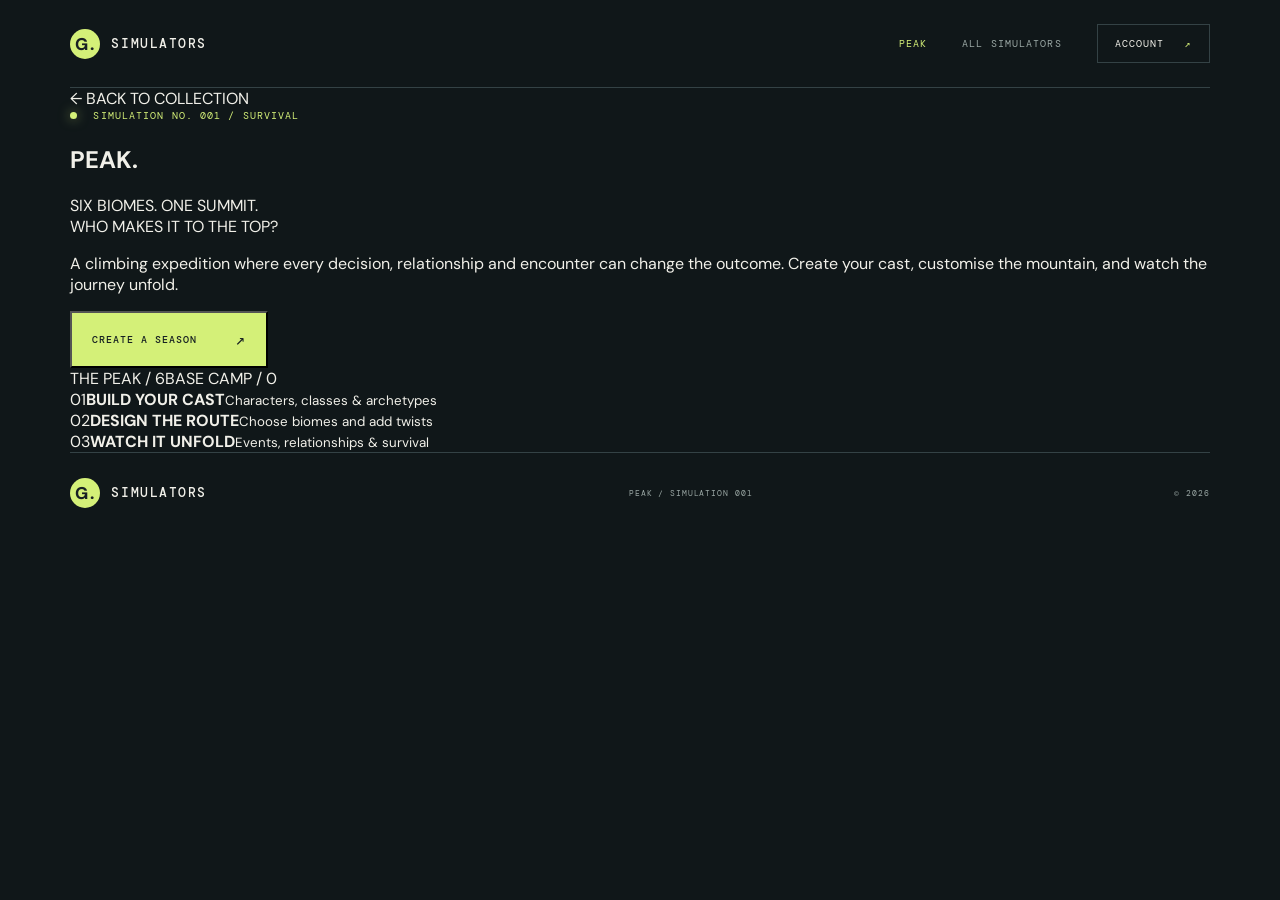
==== peak/index.html @ 5d9d5bc9 "Build initial simulator platform: add peak/index.html" ====
<!DOCTYPE html>
<html lang="en">
<head><meta charset="UTF-8"><meta name="viewport" content="width=device-width, initial-scale=1.0"><meta name="theme-color" content="#101719"><title>PEAK — SIMULATORS</title><link rel="preconnect" href="https://fonts.googleapis.com"><link rel="preconnect" href="https://fonts.gstatic.com" crossorigin><link href="https://fonts.googleapis.com/css2?family=DM+Mono:wght@400;500&family=DM+Sans:wght@400;500;600;700;800&display=swap" rel="stylesheet"><link rel="stylesheet" href="../styles.css"><link rel="stylesheet" href="peak.css"></head>
<body><div class="site-shell"><header class="topbar"><a class="wordmark" href="../index.html"><span class="wordmark-mark">G.</span> SIMULATORS</a><nav><a class="nav-link active" href="index.html">PEAK</a><a class="nav-link" href="../index.html#simulators">ALL SIMULATORS</a><button class="account-button" id="accountButton">ACCOUNT <span>↗</span></button></nav></header>
<main><section class="peak-hero"><a class="back-link" href="../index.html">← BACK TO COLLECTION</a><div class="peak-hero-content"><p class="eyebrow"><span class="pulse"></span> SIMULATION NO. 001 / SURVIVAL</p><h1>PEAK<span>.</span></h1><p class="peak-subtitle">SIX BIOMES. ONE SUMMIT.<br>WHO MAKES IT TO THE TOP?</p><p class="peak-intro">A climbing expedition where every decision, relationship and encounter can change the outcome. Create your cast, customise the mountain, and watch the journey unfold.</p><button class="primary-button" id="startSetup">CREATE A SEASON <span>↗</span></button></div><div class="peak-mountain-art"><div class="peak-orb"></div><div class="peak-layer layer-a"></div><div class="peak-layer layer-b"></div><div class="peak-layer layer-c"></div><span class="altitude altitude-top">THE PEAK / 6</span><span class="altitude altitude-bottom">BASE CAMP / 0</span></div><div class="peak-facts"><div><span>01</span><strong>BUILD YOUR CAST</strong><small>Characters, classes & archetypes</small></div><div><span>02</span><strong>DESIGN THE ROUTE</strong><small>Choose biomes and add twists</small></div><div><span>03</span><strong>WATCH IT UNFOLD</strong><small>Events, relationships & survival</small></div></div></section>
<section class="setup-section hidden" id="setupSection"><div class="setup-heading"><p class="eyebrow">NEW EXPEDITION / STEP 01 OF 05</p><h2>LET'S SET THE SCENE.</h2><p>Start with the basics. You can review everything before the expedition begins.</p></div><div class="setup-panel"><label for="seasonName">SEASON NAME</label><input id="seasonName" maxlength="50" placeholder="e.g. The Long Way Up" value="The Long Way Up"><div class="field-row"><div><label for="climberCount">NUMBER OF CLIMBERS</label><input id="climberCount" type="number" min="4" max="24" value="16"></div><div><label for="seasonMode">SIMULATION MODE</label><select id="seasonMode"><option value="standard">Standard expedition</option><option value="extended">Extended expedition</option></select></div></div><div class="setup-note"><span>i</span><p>PEAK always begins at <strong>SHORE</strong> and ends at <strong>THE PEAK</strong>. You'll design the four biomes in between on the next step.</p></div><div class="setup-actions"><button class="text-button" id="cancelSetup">CANCEL</button><button class="primary-button" id="continueSetup">CONTINUE TO BIOME DESIGN <span>→</span></button></div></div></section>
</main><footer><a class="wordmark" href="../index.html"><span class="wordmark-mark">G.</span> SIMULATORS</a><span>PEAK / SIMULATION 001</span><span>© 2026</span></footer></div><div class="modal-backdrop hidden" id="accountModal"><div class="account-modal"><button class="modal-close" id="closeModal">×</button><p class="eyebrow">YOUR SIMULATOR PROFILE</p><h2>ACCOUNT ACCESS</h2><p>Account creation and cloud season storage are part of the next platform milestone.</p><span class="modal-status">COMING SOON</span></div></div><script src="peak.js"></script></body></html>
---- styles.css ----
:root{--bg:#101719;--panel:#182326;--panel2:#202d30;--text:#f1f0e9;--muted:#9ba8a5;--line:#344245;--lime:#d4f078;--orange:#f3a36b;--mono:'DM Mono',monospace;--sans:'DM Sans',sans-serif}*{box-sizing:border-box}html{scroll-behavior:smooth}body{margin:0;background:var(--bg);color:var(--text);font-family:var(--sans)}a{color:inherit;text-decoration:none}.site-shell{max-width:1440px;margin:auto;padding:0 5.5%}.topbar{height:88px;display:flex;align-items:center;justify-content:space-between;border-bottom:1px solid var(--line)}.wordmark{font:500 13px var(--mono);letter-spacing:.12em;display:flex;align-items:center;gap:11px}.wordmark-mark{display:grid;place-items:center;width:30px;height:30px;background:var(--lime);color:#182023;font:800 17px var(--sans);border-radius:50%}nav{display:flex;align-items:center;gap:35px}.nav-link,.account-button,.eyebrow,.hero-index,.coordinates,.hero-art-label span,.card-number,.card-status,.coming-card>span,.coming-card small,footer>span,.modal-status{font:10px var(--mono);letter-spacing:.11em}.nav-link{color:var(--muted)}.nav-link.active{color:var(--lime)}.account-button{background:transparent;border:1px solid var(--line);color:var(--text);padding:12px 17px;cursor:pointer}.account-button span{color:var(--lime);margin-left:13px}.hero{position:relative;min-height:620px;display:grid;grid-template-columns:1fr 1fr;align-items:center;padding:65px 0 95px}.hero-copy{position:relative;z-index:2}.eyebrow{color:var(--lime);margin:0 0 22px}.pulse,.card-status i{display:inline-block;width:7px;height:7px;background:var(--lime);border-radius:50%;margin-right:9px;box-shadow:0 0 12px #d4f07888}.hero h1{font-size:clamp(48px,6.7vw,92px);line-height:.94;letter-spacing:-.075em;margin:0;font-weight:800}.hero h1 span,.about-section h2 span{color:var(--lime)}.hero-description{max-width:390px;color:var(--muted);line-height:1.7;font-size:15px;margin:27px 0 32px}.primary-button{display:inline-flex;gap:38px;align-items:center;padding:16px 20px;background:var(--lime);color:#172022;font:500 10px var(--mono);letter-spacing:.1em}.primary-button span{font-size:16px}.hero-art{height:410px;position:relative;overflow:hidden;background:linear-gradient(155deg,#33494a,#172629 72%);border:1px solid #435456}.sun{position:absolute;width:130px;height:130px;border-radius:50%;background:#e9b77e;top:52px;right:22%;box-shadow:0 0 75px #e9b77e55}.mountain{position:absolute;bottom:-2px;width:0;height:0;border-style:solid}.mountain-back{left:-5%;border-width:0 290px 300px 290px;border-color:transparent transparent #526a64 transparent}.mountain-front{right:-10%;border-width:0 340px 230px 340px;border-color:transparent transparent #263a38 transparent}.hero-art-label{position:absolute;left:25px;bottom:25px;display:flex;flex-direction:column;gap:8px}.hero-art-label span,.coordinates{color:#c4d0c4}.hero-art-label strong{font-size:28px;letter-spacing:-.04em}.coordinates{position:absolute;right:22px;top:22px;line-height:1.7;text-align:right}.hero-index{position:absolute;bottom:27px;left:0;right:0;display:flex;justify-content:space-between;color:var(--muted);font-size:9px}.hero-index span:first-child{color:var(--lime)}.simulator-section{padding:70px 0 100px;border-top:1px solid var(--line)}.section-heading{display:flex;justify-content:space-between;align-items:end;margin-bottom:35px}.section-heading h2{font-size:clamp(25px,3vw,39px);letter-spacing:-.055em;margin:0}.section-note{color:var(--muted);font-size:12px;line-height:1.6;margin:0 0 3px}.sim-card{display:block;border:1px solid var(--line);background:var(--panel);transition:border-color .2s,transform .2s}.sim-card:hover{border-color:var(--lime);transform:translateY(-3px)}.sim-card-art{height:300px;position:relative;overflow:hidden;background:linear-gradient(135deg,#415e5a,#172b2e 75%)}.card-sun{position:absolute;width:95px;height:95px;border-radius:50%;background:#e7b77e;right:19%;top:35px;box-shadow:0 0 65px #e7b77e55}.card-ridge{position:absolute;bottom:-2px;width:0;height:0;border-style:solid}.ridge-one{left:4%;border-width:0 260px 220px 260px;border-color:transparent transparent #789084 transparent}.ridge-two{right:-4%;border-width:0 320px 175px 320px;border-color:transparent transparent #263e3a transparent}.card-number{position:absolute;top:22px;left:23px;color:#e4e8d9}.card-status{position:absolute;top:22px;right:23px;color:#e4e8d9}.card-status i{width:6px;height:6px}.sim-card-info{display:flex;justify-content:space-between;align-items:center;padding:26px 30px}.sim-card-info .eyebrow{font-size:9px;margin-bottom:10px}.sim-card-info h3{font-size:43px;letter-spacing:-.06em;margin:0 0 8px}.sim-description{color:var(--muted);font-size:13px;line-height:1.6;max-width:560px;margin:0}.card-arrow{font-size:26px;color:var(--lime)}.coming-grid{display:grid;grid-template-columns:1fr 1fr;gap:16px;margin-top:16px}.coming-card{min-height:170px;padding:22px;background:#151f21;border:1px dashed #39484a;display:flex;flex-direction:column;align-items:flex-start;justify-content:space-between;color:var(--muted)}.coming-card strong{font-size:23px;line-height:1.05;letter-spacing:-.04em;color:#667572}.coming-card small{font-size:8px}.about-section{padding:75px 0 105px;border-top:1px solid var(--line);max-width:650px}.about-section h2{font-size:clamp(42px,6vw,70px);line-height:.97;letter-spacing:-.07em;margin:0 0 25px}.about-section>p:last-child{color:var(--muted);max-width:420px;font-size:14px;line-height:1.8}footer{border-top:1px solid var(--line);padding:25px 0 35px;display:flex;justify-content:space-between;align-items:center;color:var(--muted)}footer .wordmark{color:var(--text)}footer>span{font-size:8px}.modal-backdrop{position:fixed;inset:0;background:#050a0bd9;display:grid;place-items:center;padding:20px;z-index:5}.hidden{display:none!important}.account-modal{position:relative;max-width:420px;width:100%;padding:36px;background:var(--panel);border:1px solid var(--line)}.account-modal h2{font-size:30px;letter-spacing:-.05em;margin:0 0 13px}.account-modal>p:not(.eyebrow){color:var(--muted);font-size:13px;line-height:1.7}.modal-close{position:absolute;right:18px;top:12px;background:none;border:0;color:var(--text);font-size:27px;cursor:pointer}.modal-status{display:inline-block;color:var(--lime);margin-top:17px;font-size:9px}@media(max-width:760px){.site-shell{padding:0 22px}.topbar{height:70px}nav{gap:15px}.nav-link{display:none}.hero{grid-template-columns:1fr;padding:65px 0 75px;gap:35px}.hero-art{height:280px}.hero-index{bottom:22px}.section-heading{align-items:flex-start;gap:20px;flex-direction:column}.sim-card-art{height:230px}.sim-card-info{padding:22px;align-items:flex-start}.sim-card-info h3{font-size:36px}.sim-description{font-size:12px}.coming-grid{grid-template-columns:1fr}.coming-card{min-height:140px}footer{gap:15px;flex-wrap:wrap}footer>span{font-size:7px}}
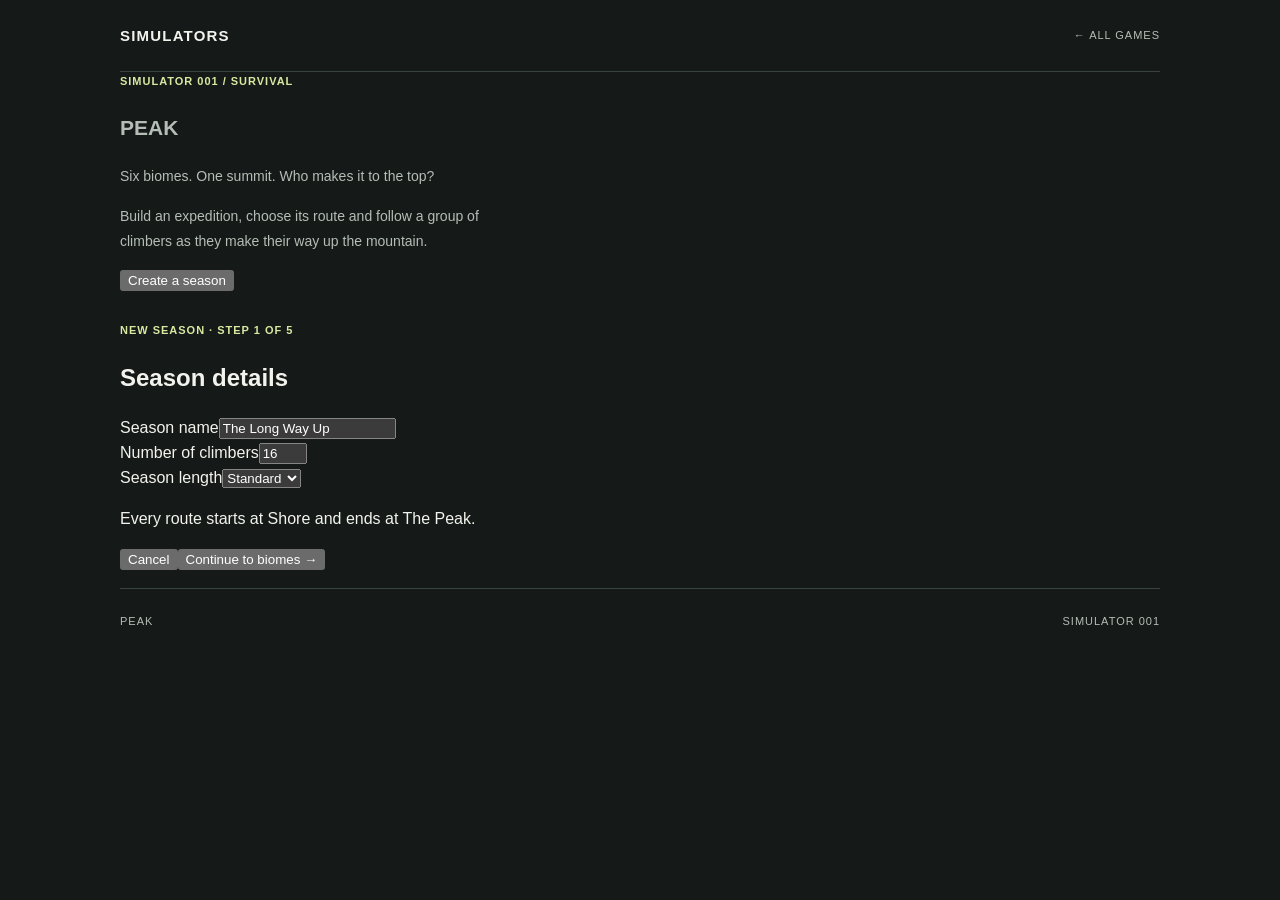
==== commit d07f2641: "Simplify layout and improve PEAK setup usability: peak/index.html" ====
--- a/peak/index.html
+++ b/peak/index.html
@@ -1,7 +1,38 @@
-<!DOCTYPE html>
+<!doctype html>
 <html lang="en">
-<head><meta charset="UTF-8"><meta name="viewport" content="width=device-width, initial-scale=1.0"><meta name="theme-color" content="#101719"><title>PEAK — SIMULATORS</title><link rel="preconnect" href="https://fonts.googleapis.com"><link rel="preconnect" href="https://fonts.gstatic.com" crossorigin><link href="https://fonts.googleapis.com/css2?family=DM+Mono:wght@400;500&family=DM+Sans:wght@400;500;600;700;800&display=swap" rel="stylesheet"><link rel="stylesheet" href="../styles.css"><link rel="stylesheet" href="peak.css"></head>
-<body><div class="site-shell"><header class="topbar"><a class="wordmark" href="../index.html"><span class="wordmark-mark">G.</span> SIMULATORS</a><nav><a class="nav-link active" href="index.html">PEAK</a><a class="nav-link" href="../index.html#simulators">ALL SIMULATORS</a><button class="account-button" id="accountButton">ACCOUNT <span>↗</span></button></nav></header>
-<main><section class="peak-hero"><a class="back-link" href="../index.html">← BACK TO COLLECTION</a><div class="peak-hero-content"><p class="eyebrow"><span class="pulse"></span> SIMULATION NO. 001 / SURVIVAL</p><h1>PEAK<span>.</span></h1><p class="peak-subtitle">SIX BIOMES. ONE SUMMIT.<br>WHO MAKES IT TO THE TOP?</p><p class="peak-intro">A climbing expedition where every decision, relationship and encounter can change the outcome. Create your cast, customise the mountain, and watch the journey unfold.</p><button class="primary-button" id="startSetup">CREATE A SEASON <span>↗</span></button></div><div class="peak-mountain-art"><div class="peak-orb"></div><div class="peak-layer layer-a"></div><div class="peak-layer layer-b"></div><div class="peak-layer layer-c"></div><span class="altitude altitude-top">THE PEAK / 6</span><span class="altitude altitude-bottom">BASE CAMP / 0</span></div><div class="peak-facts"><div><span>01</span><strong>BUILD YOUR CAST</strong><small>Characters, classes & archetypes</small></div><div><span>02</span><strong>DESIGN THE ROUTE</strong><small>Choose biomes and add twists</small></div><div><span>03</span><strong>WATCH IT UNFOLD</strong><small>Events, relationships & survival</small></div></div></section>
-<section class="setup-section hidden" id="setupSection"><div class="setup-heading"><p class="eyebrow">NEW EXPEDITION / STEP 01 OF 05</p><h2>LET'S SET THE SCENE.</h2><p>Start with the basics. You can review everything before the expedition begins.</p></div><div class="setup-panel"><label for="seasonName">SEASON NAME</label><input id="seasonName" maxlength="50" placeholder="e.g. The Long Way Up" value="The Long Way Up"><div class="field-row"><div><label for="climberCount">NUMBER OF CLIMBERS</label><input id="climberCount" type="number" min="4" max="24" value="16"></div><div><label for="seasonMode">SIMULATION MODE</label><select id="seasonMode"><option value="standard">Standard expedition</option><option value="extended">Extended expedition</option></select></div></div><div class="setup-note"><span>i</span><p>PEAK always begins at <strong>SHORE</strong> and ends at <strong>THE PEAK</strong>. You'll design the four biomes in between on the next step.</p></div><div class="setup-actions"><button class="text-button" id="cancelSetup">CANCEL</button><button class="primary-button" id="continueSetup">CONTINUE TO BIOME DESIGN <span>→</span></button></div></div></section>
-</main><footer><a class="wordmark" href="../index.html"><span class="wordmark-mark">G.</span> SIMULATORS</a><span>PEAK / SIMULATION 001</span><span>© 2026</span></footer></div><div class="modal-backdrop hidden" id="accountModal"><div class="account-modal"><button class="modal-close" id="closeModal">×</button><p class="eyebrow">YOUR SIMULATOR PROFILE</p><h2>ACCOUNT ACCESS</h2><p>Account creation and cloud season storage are part of the next platform milestone.</p><span class="modal-status">COMING SOON</span></div></div><script src="peak.js"></script></body></html>+<head>
+<meta charset="utf-8">
+<meta name="viewport" content="width=device-width, initial-scale=1">
+<meta name="theme-color" content="#151a18">
+<title>PEAK</title>
+<link rel="stylesheet" href="../styles.css">
+<link rel="stylesheet" href="peak.css">
+</head>
+<body>
+<div class="page">
+<header class="header"><a class="brand" href="../index.html">SIMULATORS</a><a class="header-note" href="../index.html">← ALL GAMES</a></header>
+<main>
+<section class="peak-intro">
+<p class="kicker">SIMULATOR 001 / SURVIVAL</p>
+<h1>PEAK</h1>
+<p class="peak-summary">Six biomes. One summit. Who makes it to the top?</p>
+<p class="peak-description">Build an expedition, choose its route and follow a group of climbers as they make their way up the mountain.</p>
+<button class="button" id="startSetup" type="button">Create a season</button>
+</section>
+<section class="setup hidden" id="setupSection">
+<div class="section-heading"><div><p class="kicker">NEW SEASON · STEP 1 OF 5</p><h2>Season details</h2></div></div>
+<form id="seasonForm">
+<div class="field"><label for="seasonName">Season name</label><input id="seasonName" name="seasonName" maxlength="50" required value="The Long Way Up" autocomplete="off"></div>
+<div class="field"><label for="climberCount">Number of climbers</label><input id="climberCount" name="climberCount" type="number" min="4" max="24" required value="16"></div>
+<div class="field"><label for="seasonMode">Season length</label><select id="seasonMode" name="seasonMode"><option value="standard">Standard</option><option value="extended">Extended</option></select></div>
+<p class="form-help">Every route starts at Shore and ends at The Peak.</p>
+<div class="form-actions"><button class="button button-secondary" id="cancelSetup" type="button">Cancel</button><button class="button" type="submit">Continue to biomes →</button></div>
+<p class="form-error" id="formError" role="alert"></p>
+</form>
+</section>
+</main>
+<footer><span>PEAK</span><span>SIMULATOR 001</span></footer>
+</div>
+<script src="peak.js"></script>
+</body>
+</html>
--- a/styles.css
+++ b/styles.css
@@ -1 +1 @@
-:root{--bg:#101719;--panel:#182326;--panel2:#202d30;--text:#f1f0e9;--muted:#9ba8a5;--line:#344245;--lime:#d4f078;--orange:#f3a36b;--mono:'DM Mono',monospace;--sans:'DM Sans',sans-serif}*{box-sizing:border-box}html{scroll-behavior:smooth}body{margin:0;background:var(--bg);color:var(--text);font-family:var(--sans)}a{color:inherit;text-decoration:none}.site-shell{max-width:1440px;margin:auto;padding:0 5.5%}.topbar{height:88px;display:flex;align-items:center;justify-content:space-between;border-bottom:1px solid var(--line)}.wordmark{font:500 13px var(--mono);letter-spacing:.12em;display:flex;align-items:center;gap:11px}.wordmark-mark{display:grid;place-items:center;width:30px;height:30px;background:var(--lime);color:#182023;font:800 17px var(--sans);border-radius:50%}nav{display:flex;align-items:center;gap:35px}.nav-link,.account-button,.eyebrow,.hero-index,.coordinates,.hero-art-label span,.card-number,.card-status,.coming-card>span,.coming-card small,footer>span,.modal-status{font:10px var(--mono);letter-spacing:.11em}.nav-link{color:var(--muted)}.nav-link.active{color:var(--lime)}.account-button{background:transparent;border:1px solid var(--line);color:var(--text);padding:12px 17px;cursor:pointer}.account-button span{color:var(--lime);margin-left:13px}.hero{position:relative;min-height:620px;display:grid;grid-template-columns:1fr 1fr;align-items:center;padding:65px 0 95px}.hero-copy{position:relative;z-index:2}.eyebrow{color:var(--lime);margin:0 0 22px}.pulse,.card-status i{display:inline-block;width:7px;height:7px;background:var(--lime);border-radius:50%;margin-right:9px;box-shadow:0 0 12px #d4f07888}.hero h1{font-size:clamp(48px,6.7vw,92px);line-height:.94;letter-spacing:-.075em;margin:0;font-weight:800}.hero h1 span,.about-section h2 span{color:var(--lime)}.hero-description{max-width:390px;color:var(--muted);line-height:1.7;font-size:15px;margin:27px 0 32px}.primary-button{display:inline-flex;gap:38px;align-items:center;padding:16px 20px;background:var(--lime);color:#172022;font:500 10px var(--mono);letter-spacing:.1em}.primary-button span{font-size:16px}.hero-art{height:410px;position:relative;overflow:hidden;background:linear-gradient(155deg,#33494a,#172629 72%);border:1px solid #435456}.sun{position:absolute;width:130px;height:130px;border-radius:50%;background:#e9b77e;top:52px;right:22%;box-shadow:0 0 75px #e9b77e55}.mountain{position:absolute;bottom:-2px;width:0;height:0;border-style:solid}.mountain-back{left:-5%;border-width:0 290px 300px 290px;border-color:transparent transparent #526a64 transparent}.mountain-front{right:-10%;border-width:0 340px 230px 340px;border-color:transparent transparent #263a38 transparent}.hero-art-label{position:absolute;left:25px;bottom:25px;display:flex;flex-direction:column;gap:8px}.hero-art-label span,.coordinates{color:#c4d0c4}.hero-art-label strong{font-size:28px;letter-spacing:-.04em}.coordinates{position:absolute;right:22px;top:22px;line-height:1.7;text-align:right}.hero-index{position:absolute;bottom:27px;left:0;right:0;display:flex;justify-content:space-between;color:var(--muted);font-size:9px}.hero-index span:first-child{color:var(--lime)}.simulator-section{padding:70px 0 100px;border-top:1px solid var(--line)}.section-heading{display:flex;justify-content:space-between;align-items:end;margin-bottom:35px}.section-heading h2{font-size:clamp(25px,3vw,39px);letter-spacing:-.055em;margin:0}.section-note{color:var(--muted);font-size:12px;line-height:1.6;margin:0 0 3px}.sim-card{display:block;border:1px solid var(--line);background:var(--panel);transition:border-color .2s,transform .2s}.sim-card:hover{border-color:var(--lime);transform:translateY(-3px)}.sim-card-art{height:300px;position:relative;overflow:hidden;background:linear-gradient(135deg,#415e5a,#172b2e 75%)}.card-sun{position:absolute;width:95px;height:95px;border-radius:50%;background:#e7b77e;right:19%;top:35px;box-shadow:0 0 65px #e7b77e55}.card-ridge{position:absolute;bottom:-2px;width:0;height:0;border-style:solid}.ridge-one{left:4%;border-width:0 260px 220px 260px;border-color:transparent transparent #789084 transparent}.ridge-two{right:-4%;border-width:0 320px 175px 320px;border-color:transparent transparent #263e3a transparent}.card-number{position:absolute;top:22px;left:23px;color:#e4e8d9}.card-status{position:absolute;top:22px;right:23px;color:#e4e8d9}.card-status i{width:6px;height:6px}.sim-card-info{display:flex;justify-content:space-between;align-items:center;padding:26px 30px}.sim-card-info .eyebrow{font-size:9px;margin-bottom:10px}.sim-card-info h3{font-size:43px;letter-spacing:-.06em;margin:0 0 8px}.sim-description{color:var(--muted);font-size:13px;line-height:1.6;max-width:560px;margin:0}.card-arrow{font-size:26px;color:var(--lime)}.coming-grid{display:grid;grid-template-columns:1fr 1fr;gap:16px;margin-top:16px}.coming-card{min-height:170px;padding:22px;background:#151f21;border:1px dashed #39484a;display:flex;flex-direction:column;align-items:flex-start;justify-content:space-between;color:var(--muted)}.coming-card strong{font-size:23px;line-height:1.05;letter-spacing:-.04em;color:#667572}.coming-card small{font-size:8px}.about-section{padding:75px 0 105px;border-top:1px solid var(--line);max-width:650px}.about-section h2{font-size:clamp(42px,6vw,70px);line-height:.97;letter-spacing:-.07em;margin:0 0 25px}.about-section>p:last-child{color:var(--muted);max-width:420px;font-size:14px;line-height:1.8}footer{border-top:1px solid var(--line);padding:25px 0 35px;display:flex;justify-content:space-between;align-items:center;color:var(--muted)}footer .wordmark{color:var(--text)}footer>span{font-size:8px}.modal-backdrop{position:fixed;inset:0;background:#050a0bd9;display:grid;place-items:center;padding:20px;z-index:5}.hidden{display:none!important}.account-modal{position:relative;max-width:420px;width:100%;padding:36px;background:var(--panel);border:1px solid var(--line)}.account-modal h2{font-size:30px;letter-spacing:-.05em;margin:0 0 13px}.account-modal>p:not(.eyebrow){color:var(--muted);font-size:13px;line-height:1.7}.modal-close{position:absolute;right:18px;top:12px;background:none;border:0;color:var(--text);font-size:27px;cursor:pointer}.modal-status{display:inline-block;color:var(--lime);margin-top:17px;font-size:9px}@media(max-width:760px){.site-shell{padding:0 22px}.topbar{height:70px}nav{gap:15px}.nav-link{display:none}.hero{grid-template-columns:1fr;padding:65px 0 75px;gap:35px}.hero-art{height:280px}.hero-index{bottom:22px}.section-heading{align-items:flex-start;gap:20px;flex-direction:column}.sim-card-art{height:230px}.sim-card-info{padding:22px;align-items:flex-start}.sim-card-info h3{font-size:36px}.sim-description{font-size:12px}.coming-grid{grid-template-columns:1fr}.coming-card{min-height:140px}footer{gap:15px;flex-wrap:wrap}footer>span{font-size:7px}}+:root{color-scheme:dark;--bg:#151a18;--surface:#202724;--surface-hover:#27312c;--text:#f3f3ed;--muted:#b4bdb6;--line:#39433d;--accent:#d8e9a2;font-family:Arial,Helvetica,sans-serif}*{box-sizing:border-box}body{margin:0;background:var(--bg);color:var(--text);font-family:Arial,Helvetica,sans-serif;font-size:16px;line-height:1.55}a{color:inherit;text-decoration:none}.page{width:min(100% - 48px,1040px);margin:0 auto}.header{height:72px;display:flex;align-items:center;justify-content:space-between;border-bottom:1px solid var(--line)}.brand{font-size:15px;font-weight:700;letter-spacing:.08em}.header-note,.kicker,footer{font-size:11px;letter-spacing:.09em;color:var(--muted)}.intro{padding:76px 0 38px}.kicker{margin:0 0 12px;color:var(--accent);font-weight:700}.intro h1{font-size:clamp(38px,6vw,64px);letter-spacing:-.055em;line-height:1.05;margin:0}.intro-copy{color:var(--muted);font-size:17px;margin:16px 0 0}.games{padding-bottom:90px}.game-card{display:block;max-width:760px;background:var(--surface);border:1px solid var(--line);transition:background .15s,border-color .15s}.game-card:hover,.game-card:focus-visible{background:var(--surface-hover);border-color:var(--accent)}.game-image{height:230px;position:relative;overflow:hidden;background:linear-gradient(145deg,#52675b,#263b33 60%,#1a2823)}.game-image>span{position:absolute;top:18px;left:20px;font-size:12px;color:#f3f3ed}.mountain-shape{position:absolute;left:15%;right:8%;bottom:-1px;height:78%;background:#a0ad94;clip-path:polygon(0 100%,34% 16%,46% 48%,65% 0,100% 100%)}.game-details{display:flex;justify-content:space-between;gap:25px;align-items:center;padding:24px 26px}.game-details .kicker{margin-bottom:5px}.game-details h2{font-size:34px;line-height:1.1;margin:0 0 8px;letter-spacing:-.04em}.game-details p:last-child{max-width:560px;margin:0;color:var(--muted);font-size:14px}.arrow{font-size:25px;color:var(--accent)}footer{min-height:65px;border-top:1px solid var(--line);display:flex;justify-content:space-between;align-items:center;gap:15px}@media(max-width:600px){.page{width:min(100% - 32px,1040px)}.header{height:62px}.header-note{font-size:9px}.intro{padding:55px 0 30px}.game-image{height:175px}.game-details{padding:20px;gap:12px}.game-details h2{font-size:30px}footer{font-size:9px}}
--- a/peak/peak.css
+++ b/peak/peak.css
@@ -0,0 +1 @@
+.peak-hero{min-height:calc(100vh - 150px);position:relative;display:flex;align-items:center;padding:55px 0 120px;overflow:hidden}.back-link{position:absolute;top:30px;left:0;color:var(--muted);font:9px var(--mono);letter-spacing:.1em}.peak-hero-content{position:relative;z-index:2;width:53%;padding-top:30px}.peak-hero h1{font-size:clamp(100px,18vw,220px);line-height:.78;letter-spacing:-.105em;margin:0 0 28px;font-weight:800}.peak-hero h1 span{color:var(--lime)}.peak-subtitle{font:500 clamp(14px,2vw,20px)/1.5 var(--mono);letter-spacing:.07em;margin:0 0 20px}.peak-intro{max-width:410px;color:var(--muted);font-size:14px;line-height:1.8;margin:0 0 29px}.peak-mountain-art{position:absolute;right:-8%;top:10%;width:65%;height:75%;background:linear-gradient(150deg,#314b4b,#172729 75%);overflow:hidden;opacity:.9}.peak-orb{position:absolute;top:11%;right:25%;width:120px;height:120px;border-radius:50%;background:#e5b47a;box-shadow:0 0 90px #e5b47a55}.peak-layer{position:absolute;bottom:-1px;width:0;height:0;border-style:solid}.layer-a{left:-5%;border-width:0 340px 370px 340px;border-color:transparent transparent #6d857a transparent}.layer-b{left:27%;border-width:0 310px 290px 310px;border-color:transparent transparent #405e56 transparent}.layer-c{right:-15%;border-width:0 390px 235px 390px;border-color:transparent transparent #243e3a transparent}.altitude{position:absolute;right:20px;font:9px var(--mono);letter-spacing:.1em;color:#d7e0d4}.altitude-top{top:20px}.altitude-bottom{bottom:20px}.peak-facts{position:absolute;bottom:25px;left:0;right:0;display:grid;grid-template-columns:repeat(3,1fr);border-top:1px solid var(--line);padding-top:18px;gap:20px}.peak-facts div{display:grid;grid-template-columns:28px 1fr;gap:3px 10px}.peak-facts span{grid-row:span 2;color:var(--lime);font:10px var(--mono)}.peak-facts strong{font-size:10px;letter-spacing:.06em}.peak-facts small{font-size:10px;color:var(--muted)}.setup-section{padding:55px 0 100px;border-top:1px solid var(--line);max-width:850px;margin:0 auto}.setup-heading h2{font-size:clamp(30px,5vw,54px);letter-spacing:-.06em;margin:0 0 12px}.setup-heading>p:last-child{color:var(--muted);font-size:13px}.setup-panel{background:var(--panel);border:1px solid var(--line);padding:32px;margin-top:30px}.setup-panel label{display:block;font:9px var(--mono);letter-spacing:.1em;color:var(--lime);margin-bottom:10px}.setup-panel input,.setup-panel select{width:100%;padding:15px;background:#10191b;border:1px solid var(--line);color:var(--text);font:14px var(--sans);outline:none}.setup-panel input:focus,.setup-panel select:focus{border-color:var(--lime)}.field-row{display:grid;grid-template-columns:1fr 1fr;gap:18px;margin-top:23px}.setup-note{display:flex;gap:13px;align-items:flex-start;padding:17px;background:#202f2e;margin-top:25px}.setup-note>span{display:grid;place-items:center;flex:0 0 20px;height:20px;border-radius:50%;background:var(--lime);color:#142020;font-weight:700;font-size:12px}.setup-note p{margin:0;color:#b7c5bd;font-size:11px;line-height:1.7}.setup-note strong{color:var(--lime)}.setup-actions{display:flex;justify-content:space-between;align-items:center;margin-top:28px}.text-button{background:none;border:0;color:var(--muted);font:10px var(--mono);letter-spacing:.1em;cursor:pointer}.primary-button{border:0;cursor:pointer;font-family:var(--mono)}@media(max-width:760px){.peak-hero{min-height:880px;align-items:flex-start;padding-top:110px}.peak-hero-content{width:100%;padding-top:15px}.peak-mountain-art{top:390px;right:-17%;width:110%;height:390px}.peak-hero h1{font-size:clamp(100px,30vw,170px)}.peak-intro{max-width:340px}.peak-facts{grid-template-columns:1fr;gap:12px;bottom:18px}.peak-facts div{grid-template-columns:25px 1fr}.field-row{grid-template-columns:1fr}.setup-panel{padding:22px}.setup-actions{gap:20px;align-items:flex-start;flex-direction:column}.setup-actions .primary-button{width:100%;justify-content:space-between}}
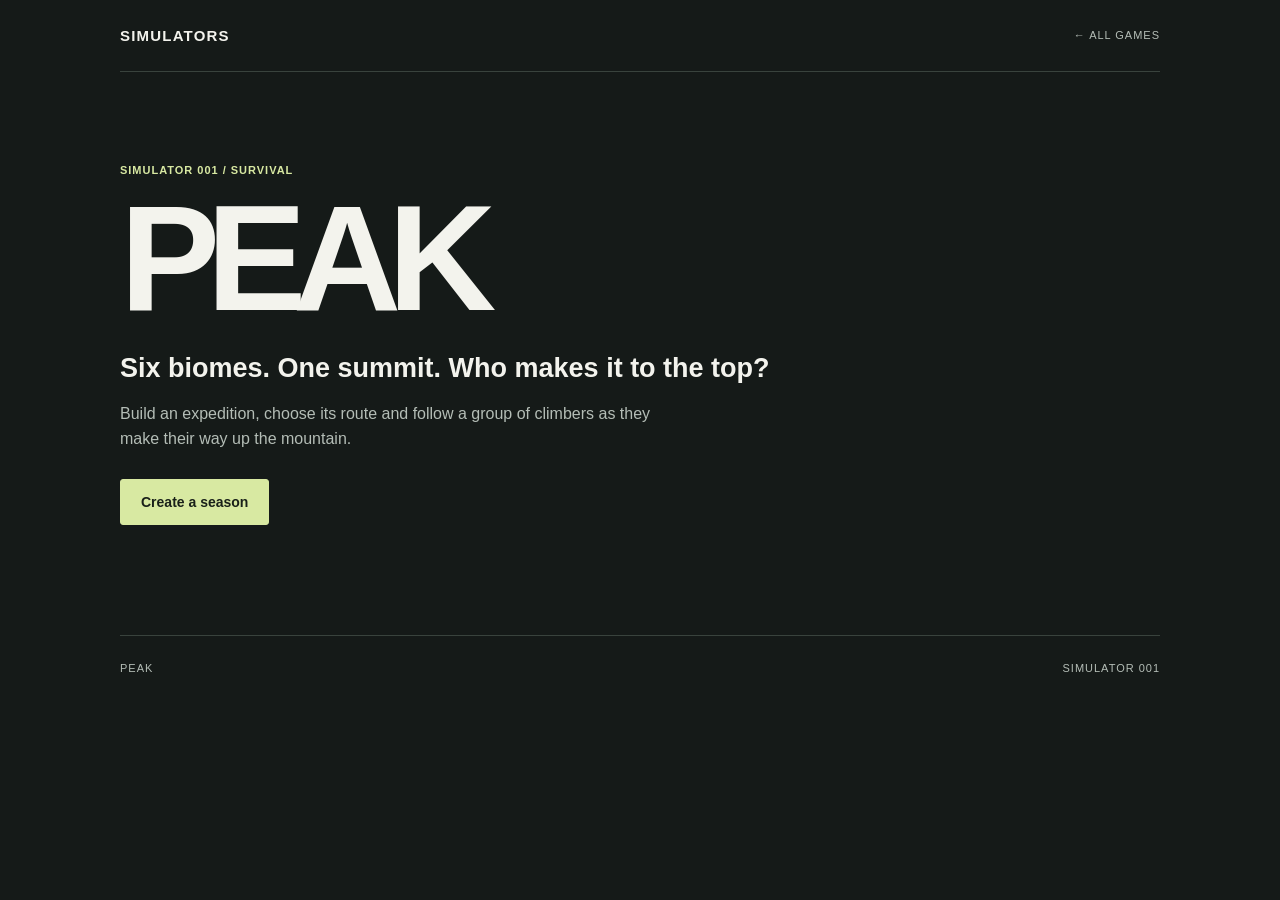
==== commit b8e6fbfe: "Fix HTML head tag opening syntax" ====
--- a/peak/index.html
+++ b/peak/index.html
@@ -1,6 +1,6 @@
 <!doctype html>
 <html lang="en">
-<head>
+<head> 
 <meta charset="utf-8">
 <meta name="viewport" content="width=device-width, initial-scale=1">
 <meta name="theme-color" content="#151a18">
@@ -35,4 +35,4 @@
 </div>
 <script src="peak.js"></script>
 </body>
-</html>+</html>
--- a/styles.css
+++ b/styles.css
@@ -1 +1 @@
-:root{color-scheme:dark;--bg:#151a18;--surface:#202724;--surface-hover:#27312c;--text:#f3f3ed;--muted:#b4bdb6;--line:#39433d;--accent:#d8e9a2;font-family:Arial,Helvetica,sans-serif}*{box-sizing:border-box}body{margin:0;background:var(--bg);color:var(--text);font-family:Arial,Helvetica,sans-serif;font-size:16px;line-height:1.55}a{color:inherit;text-decoration:none}.page{width:min(100% - 48px,1040px);margin:0 auto}.header{height:72px;display:flex;align-items:center;justify-content:space-between;border-bottom:1px solid var(--line)}.brand{font-size:15px;font-weight:700;letter-spacing:.08em}.header-note,.kicker,footer{font-size:11px;letter-spacing:.09em;color:var(--muted)}.intro{padding:76px 0 38px}.kicker{margin:0 0 12px;color:var(--accent);font-weight:700}.intro h1{font-size:clamp(38px,6vw,64px);letter-spacing:-.055em;line-height:1.05;margin:0}.intro-copy{color:var(--muted);font-size:17px;margin:16px 0 0}.games{padding-bottom:90px}.game-card{display:block;max-width:760px;background:var(--surface);border:1px solid var(--line);transition:background .15s,border-color .15s}.game-card:hover,.game-card:focus-visible{background:var(--surface-hover);border-color:var(--accent)}.game-image{height:230px;position:relative;overflow:hidden;background:linear-gradient(145deg,#52675b,#263b33 60%,#1a2823)}.game-image>span{position:absolute;top:18px;left:20px;font-size:12px;color:#f3f3ed}.mountain-shape{position:absolute;left:15%;right:8%;bottom:-1px;height:78%;background:#a0ad94;clip-path:polygon(0 100%,34% 16%,46% 48%,65% 0,100% 100%)}.game-details{display:flex;justify-content:space-between;gap:25px;align-items:center;padding:24px 26px}.game-details .kicker{margin-bottom:5px}.game-details h2{font-size:34px;line-height:1.1;margin:0 0 8px;letter-spacing:-.04em}.game-details p:last-child{max-width:560px;margin:0;color:var(--muted);font-size:14px}.arrow{font-size:25px;color:var(--accent)}footer{min-height:65px;border-top:1px solid var(--line);display:flex;justify-content:space-between;align-items:center;gap:15px}@media(max-width:600px){.page{width:min(100% - 32px,1040px)}.header{height:62px}.header-note{font-size:9px}.intro{padding:55px 0 30px}.game-image{height:175px}.game-details{padding:20px;gap:12px}.game-details h2{font-size:30px}footer{font-size:9px}}+:root{color-scheme:dark;--bg:#151a18;--surface:#202724;--surface-hover:#27312c;--text:#f3f3ed;--muted:#b4bdb6;--line:#39433d;--accent:#d8e9a2;font-family:Arial, Helvetica,sans-serif}*{box-sizing:border-box}body{margin:0;background:var(--bg);color:var(--text);font-family:Arial,Helvetica,sans-serif;font-size:16px;line-height:1.55}a{color:inherit;text-decoration:none}.page{width:min(100% - 48px,1040px);margin:0 auto}.header{height:72px;display:flex;align-items:center;justify-content:space-between;border-bottom:1px solid var(--line)}.brand{font-size:15px;font-weight:700;letter-spacing:.08em}.header-note,.kicker,footer{font-size:11px;letter-spacing:.09em;color:var(--muted)}.intro{padding:76px 0 38px}.kicker{margin:0 0 12px;color:var(--accent);font-weight:700}.intro h1{font-size:clamp(38px,6vw,64px);letter-spacing:-.055em;line-height:1.05;margin:0}.intro-copy{color:var(--muted);font-size:17px;margin:16px 0 0}.games{padding-bottom:90px}.game-card{display:block;max-width:760px;background:var(--surface);border:1px solid var(--line);transition:background .15s,border-color .15s}.game-card:hover,.game-card:focus-visible{background:var(--surface-hover);border-color:var(--accent)}.game-image{height:230px;position:relative;overflow:hidden;background:linear-gradient(145deg,#52675b,#263b33 60%,#1a2823)}.game-image>span{position:absolute;top:18px;left:20px;font-size:12px;color:#f3f3ed}.mountain-shape{position:absolute;left:15%;right:8%;bottom:-1px;height:78%;background:#a0ad94;clip-path:polygon(0 100%,34% 16%,46% 48%,65% 0,100% 100%)}.game-details{display:flex;justify-content:space-between;gap:25px;align-items:center;padding:24px 26px}.game-details .kicker{margin-bottom:5px}.game-details h2{font-size:34px;line-height:1.1;margin:0 0 8px;letter-spacing:-.04em}.game-details p:last-child{max-width:560px;margin:0;color:var(--muted);font-size:14px}.arrow{font-size:25px;color:var(--accent)}footer{min-height:65px;border-top:1px solid var(--line);display:flex;justify-content:space-between;align-items:center;gap:15px}@media(max-width:600px){.page{width:min(100% - 32px,1040px)}.header{height:62px}.header-note{font-size:9px}.intro{padding:55px 0 30px}.game-image{height:175px}.game-details{padding:20px;gap:12px}.game-details h2{font-size:30px}footer{font-size:9px}}
--- a/peak/peak.css
+++ b/peak/peak.css
@@ -1 +1 @@
-.peak-hero{min-height:calc(100vh - 150px);position:relative;display:flex;align-items:center;padding:55px 0 120px;overflow:hidden}.back-link{position:absolute;top:30px;left:0;color:var(--muted);font:9px var(--mono);letter-spacing:.1em}.peak-hero-content{position:relative;z-index:2;width:53%;padding-top:30px}.peak-hero h1{font-size:clamp(100px,18vw,220px);line-height:.78;letter-spacing:-.105em;margin:0 0 28px;font-weight:800}.peak-hero h1 span{color:var(--lime)}.peak-subtitle{font:500 clamp(14px,2vw,20px)/1.5 var(--mono);letter-spacing:.07em;margin:0 0 20px}.peak-intro{max-width:410px;color:var(--muted);font-size:14px;line-height:1.8;margin:0 0 29px}.peak-mountain-art{position:absolute;right:-8%;top:10%;width:65%;height:75%;background:linear-gradient(150deg,#314b4b,#172729 75%);overflow:hidden;opacity:.9}.peak-orb{position:absolute;top:11%;right:25%;width:120px;height:120px;border-radius:50%;background:#e5b47a;box-shadow:0 0 90px #e5b47a55}.peak-layer{position:absolute;bottom:-1px;width:0;height:0;border-style:solid}.layer-a{left:-5%;border-width:0 340px 370px 340px;border-color:transparent transparent #6d857a transparent}.layer-b{left:27%;border-width:0 310px 290px 310px;border-color:transparent transparent #405e56 transparent}.layer-c{right:-15%;border-width:0 390px 235px 390px;border-color:transparent transparent #243e3a transparent}.altitude{position:absolute;right:20px;font:9px var(--mono);letter-spacing:.1em;color:#d7e0d4}.altitude-top{top:20px}.altitude-bottom{bottom:20px}.peak-facts{position:absolute;bottom:25px;left:0;right:0;display:grid;grid-template-columns:repeat(3,1fr);border-top:1px solid var(--line);padding-top:18px;gap:20px}.peak-facts div{display:grid;grid-template-columns:28px 1fr;gap:3px 10px}.peak-facts span{grid-row:span 2;color:var(--lime);font:10px var(--mono)}.peak-facts strong{font-size:10px;letter-spacing:.06em}.peak-facts small{font-size:10px;color:var(--muted)}.setup-section{padding:55px 0 100px;border-top:1px solid var(--line);max-width:850px;margin:0 auto}.setup-heading h2{font-size:clamp(30px,5vw,54px);letter-spacing:-.06em;margin:0 0 12px}.setup-heading>p:last-child{color:var(--muted);font-size:13px}.setup-panel{background:var(--panel);border:1px solid var(--line);padding:32px;margin-top:30px}.setup-panel label{display:block;font:9px var(--mono);letter-spacing:.1em;color:var(--lime);margin-bottom:10px}.setup-panel input,.setup-panel select{width:100%;padding:15px;background:#10191b;border:1px solid var(--line);color:var(--text);font:14px var(--sans);outline:none}.setup-panel input:focus,.setup-panel select:focus{border-color:var(--lime)}.field-row{display:grid;grid-template-columns:1fr 1fr;gap:18px;margin-top:23px}.setup-note{display:flex;gap:13px;align-items:flex-start;padding:17px;background:#202f2e;margin-top:25px}.setup-note>span{display:grid;place-items:center;flex:0 0 20px;height:20px;border-radius:50%;background:var(--lime);color:#142020;font-weight:700;font-size:12px}.setup-note p{margin:0;color:#b7c5bd;font-size:11px;line-height:1.7}.setup-note strong{color:var(--lime)}.setup-actions{display:flex;justify-content:space-between;align-items:center;margin-top:28px}.text-button{background:none;border:0;color:var(--muted);font:10px var(--mono);letter-spacing:.1em;cursor:pointer}.primary-button{border:0;cursor:pointer;font-family:var(--mono)}@media(max-width:760px){.peak-hero{min-height:880px;align-items:flex-start;padding-top:110px}.peak-hero-content{width:100%;padding-top:15px}.peak-mountain-art{top:390px;right:-17%;width:110%;height:390px}.peak-hero h1{font-size:clamp(100px,30vw,170px)}.peak-intro{max-width:340px}.peak-facts{grid-template-columns:1fr;gap:12px;bottom:18px}.peak-facts div{grid-template-columns:25px 1fr}.field-row{grid-template-columns:1fr}.setup-panel{padding:22px}.setup-actions{gap:20px;align-items:flex-start;flex-direction:column}.setup-actions .primary-button{width:100%;justify-content:space-between}}+.peak-intro{max-width:690px;padding:90px 0 110px}.peak-intro h1{font-size:clamp(76px,14vw,150px);line-height:.9;letter-spacing:-.09em;margin:0 0 22px}.peak-summary{font-size:clamp(20px,3vw,27px);font-weight:600;margin:0 0 12px}.peak-description{max-width:540px;color:var(--muted);font-size:16px;margin:0 0 28px}.button{display:inline-flex;align-items:center;justify-content:center;min-height:46px;padding:0 20px;background:var(--accent);color:#192019;border:1px solid var(--accent);border-radius:3px;font:700 14px Arial,Helvetica,sans-serif;cursor:pointer}.button:hover,.button:focus-visible{background:#e7f3c4}.button-secondary{background:transparent;color:var(--text);border-color:var(--line)}.button-secondary:hover{background:var(--surface)}.setup{max-width:650px;padding:30px 0 90px;border-top:1px solid var(--line)}.hidden{display:none!important}.section-heading h2{font-size:30px;margin:0 0 24px;letter-spacing:-.04em}.field{margin:0 0 20px}.field label{display:block;font-size:14px;font-weight:700;margin-bottom:8px}.field input,.field select{display:block;width:100%;min-height:46px;padding:10px 12px;border:1px solid #58635b;border-radius:3px;background:#202724;color:var(--text);font:16px Arial,Helvetica,sans-serif}.field input:focus,.field select:focus{outline:2px solid var(--accent);outline-offset:2px}.form-help{color:var(--muted);font-size:13px;margin:22px 0}.form-actions{display:flex;justify-content:space-between;gap:12px;margin-top:26px}.form-error{min-height:20px;color:#ffb4a9;font-size:13px;margin:12px 0 0}@media(max-width:600px){.peak-intro{padding:65px 0 75px}.peak-description{font-size:15px}.form-actions{flex-direction:column-reverse}.form-actions .button{width:100%}}
